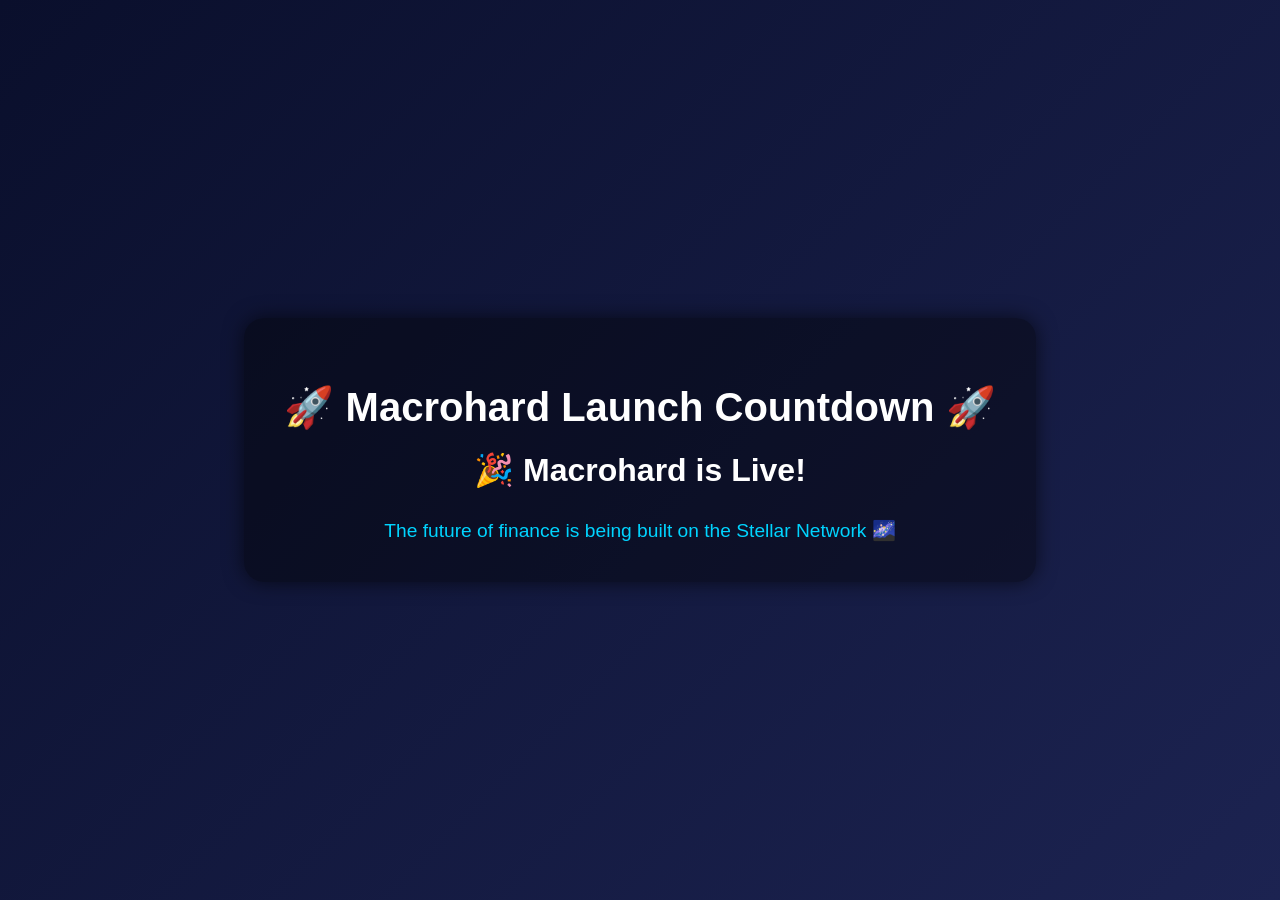
==== index.html @ 14c0f832 "Rename Index.html to index.html" ====
<!DOCTYPE html>
<html lang="en">
<head>
  <meta charset="UTF-8" />
  <meta name="viewport" content="width=device-width, initial-scale=1.0">
  <title>Macrohard Countdown</title>
  <style>
    body {
      font-family: Arial, sans-serif;
      background: linear-gradient(135deg, #0a0f2c, #1c2351);
      color: #fff;
      display: flex;
      justify-content: center;
      align-items: center;
      height: 100vh;
      margin: 0;
      text-align: center;
    }
    .container {
      background: rgba(0,0,0,0.4);
      padding: 40px;
      border-radius: 20px;
      box-shadow: 0 0 20px rgba(0,0,0,0.6);
    }
    h1 {
      font-size: 2.5rem;
      margin-bottom: 20px;
    }
    #countdown {
      font-size: 2rem;
      font-weight: bold;
      margin-top: 20px;
    }
    .promo {
      margin-top: 30px;
      font-size: 1.2rem;
      color: #00d4ff;
    }
  </style>
</head>
<body>
  <div class="container">
    <h1>🚀 Macrohard Launch Countdown 🚀</h1>
    <div id="countdown">Loading...</div>
    <div class="promo">
      The future of finance is being built on the Stellar Network 🌌
    </div>
  </div>

  <script>
    // Set target date
    const targetDate = new Date("2025-09-04T23:59:59").getTime();

    const countdown = document.getElementById("countdown");

    function updateCountdown() {
      const now = new Date().getTime();
      const distance = targetDate - now;

      if (distance < 0) {
        countdown.innerHTML = "🎉 Macrohard is Live!";
        clearInterval(interval);
        return;
      }

      const days = Math.floor(distance / (1000 * 60 * 60 * 24));
      const hours = Math.floor((distance % (1000 * 60 * 60 * 24)) / (1000 * 60 * 60));
      const minutes = Math.floor((distance % (1000 * 60 * 60)) / (1000 * 60));
      const seconds = Math.floor((distance % (1000 * 60)) / 1000);

      countdown.innerHTML = `${days}d ${hours}h ${minutes}m ${seconds}s`;
    }

    const interval = setInterval(updateCountdown, 1000);
  </script>
</body>
</html>
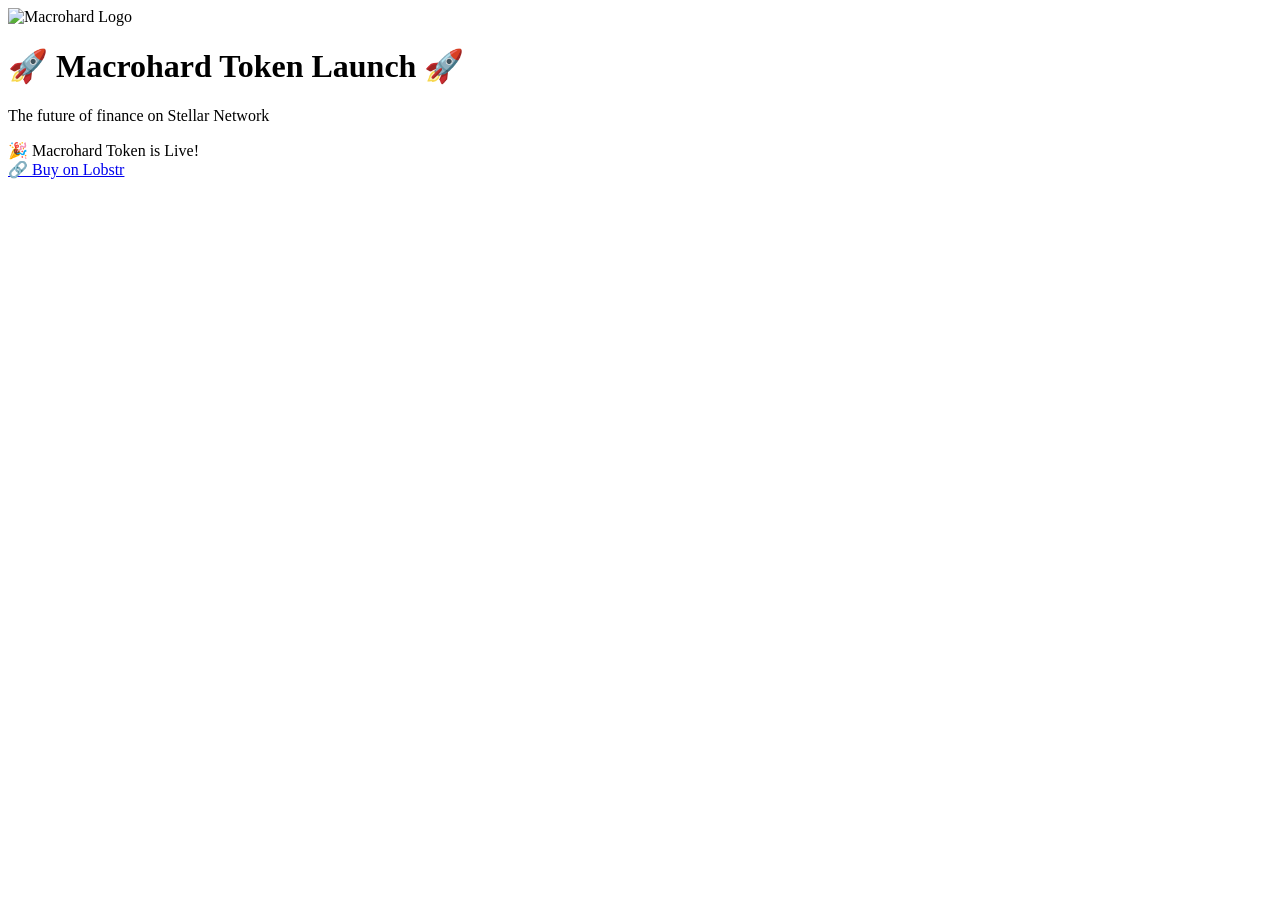
==== commit 080aaa56: "index.html" ====
--- a/index.html
+++ b/index.html
@@ -1,77 +1,27 @@
 <!DOCTYPE html>
 <html lang="en">
 <head>
-  <meta charset="UTF-8" />
+  <meta charset="UTF-8">
   <meta name="viewport" content="width=device-width, initial-scale=1.0">
   <title>Macrohard Countdown</title>
-  <style>
-    body {
-      font-family: Arial, sans-serif;
-      background: linear-gradient(135deg, #0a0f2c, #1c2351);
-      color: #fff;
-      display: flex;
-      justify-content: center;
-      align-items: center;
-      height: 100vh;
-      margin: 0;
-      text-align: center;
-    }
-    .container {
-      background: rgba(0,0,0,0.4);
-      padding: 40px;
-      border-radius: 20px;
-      box-shadow: 0 0 20px rgba(0,0,0,0.6);
-    }
-    h1 {
-      font-size: 2.5rem;
-      margin-bottom: 20px;
-    }
-    #countdown {
-      font-size: 2rem;
-      font-weight: bold;
-      margin-top: 20px;
-    }
-    .promo {
-      margin-top: 30px;
-      font-size: 1.2rem;
-      color: #00d4ff;
-    }
-  </style>
+  <link rel="stylesheet" href="style.css">
 </head>
 <body>
   <div class="container">
-    <h1>🚀 Macrohard Launch Countdown 🚀</h1>
-    <div id="countdown">Loading...</div>
-    <div class="promo">
-      The future of finance is being built on the Stellar Network 🌌
+    <img src="images/logo.png" alt="Macrohard Logo" class="logo">
+    <h1>🚀 Macrohard Token Launch 🚀</h1>
+    <p>The future of finance on Stellar Network</p>
+
+    <div id="countdown">
+      <div><span id="days"></span>Days</div>
+      <div><span id="hours"></span>Hours</div>
+      <div><span id="minutes"></span>Minutes</div>
+      <div><span id="seconds"></span>Seconds</div>
     </div>
+
+    <a href="https://lobstr.co/swap/native/Macrohard:GD73SAHCYBQ3CWD76UMJHDPLUUKIXELXWPLZVNLMW2DQZJQLYOWP45TO" class="btn">🔗 Buy on Lobstr</a>
   </div>
 
-  <script>
-    // Set target date
-    const targetDate = new Date("2025-09-04T23:59:59").getTime();
-
-    const countdown = document.getElementById("countdown");
-
-    function updateCountdown() {
-      const now = new Date().getTime();
-      const distance = targetDate - now;
-
-      if (distance < 0) {
-        countdown.innerHTML = "🎉 Macrohard is Live!";
-        clearInterval(interval);
-        return;
-      }
-
-      const days = Math.floor(distance / (1000 * 60 * 60 * 24));
-      const hours = Math.floor((distance % (1000 * 60 * 60 * 24)) / (1000 * 60 * 60));
-      const minutes = Math.floor((distance % (1000 * 60 * 60)) / (1000 * 60));
-      const seconds = Math.floor((distance % (1000 * 60)) / 1000);
-
-      countdown.innerHTML = `${days}d ${hours}h ${minutes}m ${seconds}s`;
-    }
-
-    const interval = setInterval(updateCountdown, 1000);
-  </script>
+  <script src="script.js"></script>
 </body>
 </html>
--- a/style.css
+++ b/style.css
@@ -0,0 +1,27 @@
+<!DOCTYPE html>
+<html lang="en">
+<head>
+  <meta charset="UTF-8">
+  <meta name="viewport" content="width=device-width, initial-scale=1.0">
+  <title>Macrohard Countdown</title>
+  <link rel="stylesheet" href="style.css">
+</head>
+<body>
+  <div class="container">
+    <img src="images/logo.png" alt="Macrohard Logo" class="logo">
+    <h1>🚀 Macrohard Token Launch 🚀</h1>
+    <p>The future of finance on Stellar Network</p>
+
+    <div id="countdown">
+      <div><span id="days"></span>Days</div>
+      <div><span id="hours"></span>Hours</div>
+      <div><span id="minutes"></span>Minutes</div>
+      <div><span id="seconds"></span>Seconds</div>
+    </div>
+
+    <a href="https://lobstr.co/swap/native/Macrohard:GD73SAHCYBQ3CWD76UMJHDPLUUKIXELXWPLZVNLMW2DQZJQLYOWP45TO" class="btn">🔗 Buy on Lobstr</a>
+  </div>
+
+  <script src="script.js"></script>
+</body>
+</html>
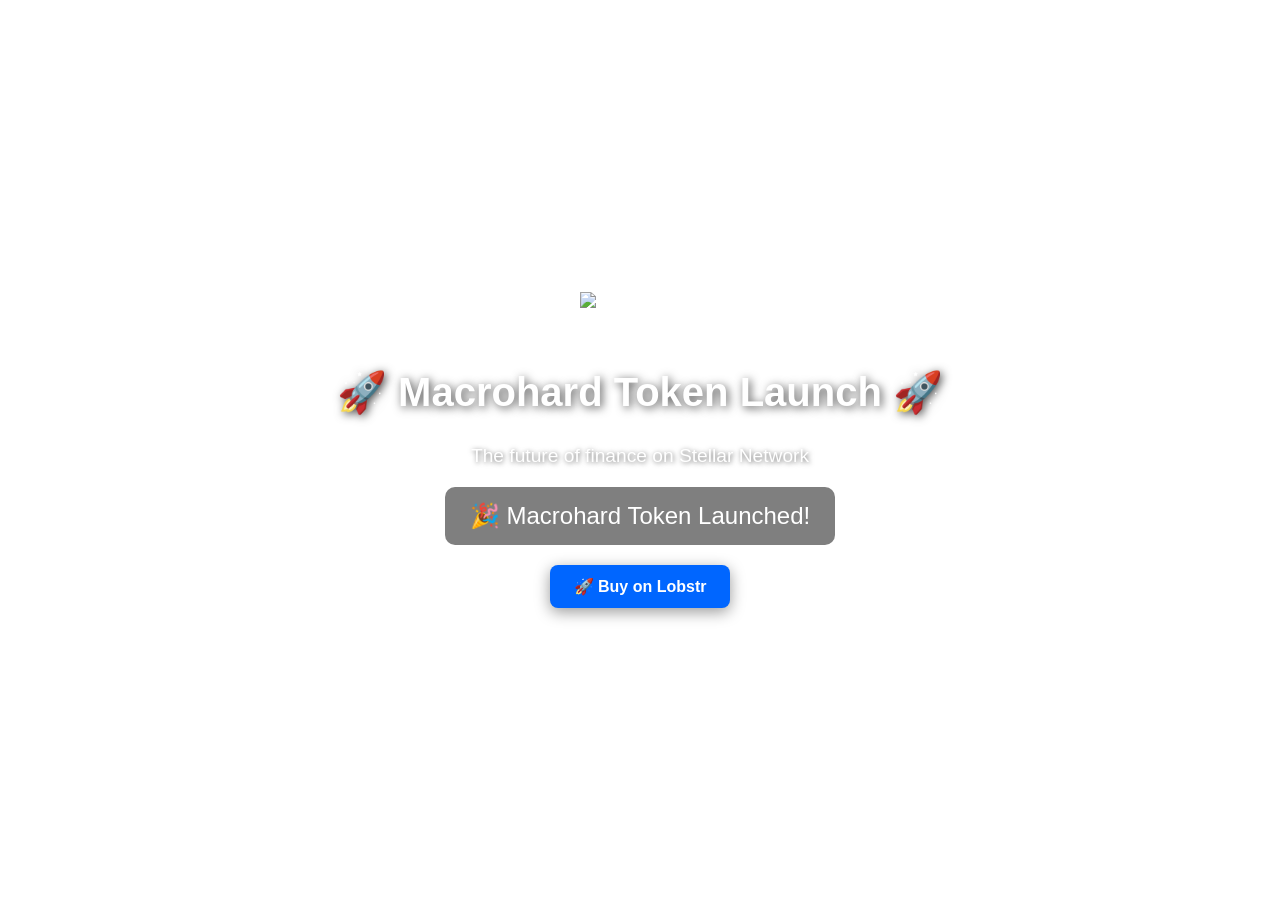
==== commit 3c298d82: "index.html" ====
--- a/index.html
+++ b/index.html
@@ -4,24 +4,92 @@
   <meta charset="UTF-8">
   <meta name="viewport" content="width=device-width, initial-scale=1.0">
   <title>Macrohard Countdown</title>
-  <link rel="stylesheet" href="style.css">
+  <style>
+    body {
+      margin: 0;
+      padding: 0;
+      font-family: 'Poppins', sans-serif;
+      text-align: center;
+      background: url('https://images.unsplash.com/photo-1451187580459-43490279c0fa') no-repeat center center/cover;
+      color: white;
+      height: 100vh;
+      display: flex;
+      flex-direction: column;
+      justify-content: center;
+      align-items: center;
+    }
+
+    h1 {
+      font-size: 2.5rem;
+      margin-bottom: 10px;
+      text-shadow: 2px 2px 10px rgba(0,0,0,0.7);
+    }
+
+    p {
+      font-size: 1.2rem;
+      margin-bottom: 20px;
+      text-shadow: 1px 1px 5px rgba(0,0,0,0.6);
+    }
+
+    #countdown {
+      font-size: 1.5rem;
+      margin-bottom: 20px;
+      background: rgba(0, 0, 0, 0.5);
+      padding: 15px 25px;
+      border-radius: 10px;
+    }
+
+    a {
+      display: inline-block;
+      padding: 12px 24px;
+      background: #06f;
+      color: white;
+      font-weight: bold;
+      text-decoration: none;
+      border-radius: 8px;
+      transition: 0.3s;
+      box-shadow: 0 4px 15px rgba(0,0,0,0.4);
+    }
+
+    a:hover {
+      background: #0051cc;
+    }
+
+    img {
+      margin-bottom: 15px;
+    }
+  </style>
 </head>
 <body>
-  <div class="container">
-    <img src="images/logo.png" alt="Macrohard Logo" class="logo">
-    <h1>🚀 Macrohard Token Launch 🚀</h1>
-    <p>The future of finance on Stellar Network</p>
+  <img src="https://cryptologos.cc/logos/stellar-xlm-logo.png" alt="Macrohard Logo" width="120">
+  <h1>🚀 Macrohard Token Launch 🚀</h1>
+  <p>The future of finance on Stellar Network</p>
+  
+  <div id="countdown"></div>
 
-    <div id="countdown">
-      <div><span id="days"></span>Days</div>
-      <div><span id="hours"></span>Hours</div>
-      <div><span id="minutes"></span>Minutes</div>
-      <div><span id="seconds"></span>Seconds</div>
-    </div>
+  <a href="https://lobstr.co" target="_blank">🚀 Buy on Lobstr</a>
 
-    <a href="https://lobstr.co/swap/native/Macrohard:GD73SAHCYBQ3CWD76UMJHDPLUUKIXELXWPLZVNLMW2DQZJQLYOWP45TO" class="btn">🔗 Buy on Lobstr</a>
-  </div>
+  <script>
+    // Set launch date (contoh: 5 September 2025)
+    var launchDate = new Date("Sep 5, 2025 12:00:00").getTime();
 
-  <script src="script.js"></script>
+    var timer = setInterval(function() {
+      var now = new Date().getTime();
+      var distance = launchDate - now;
+
+      var days = Math.floor(distance / (1000 * 60 * 60 * 24));
+      var hours = Math.floor((distance % (1000 * 60 * 60 * 24)) / (1000 * 60 * 60));
+      var minutes = Math.floor((distance % (1000 * 60 * 60)) / (1000 * 60));
+      var seconds = Math.floor((distance % (1000 * 60)) / 1000);
+
+      document.getElementById("countdown").innerHTML =
+        days + " Days " + hours + " Hours " + minutes + " Minutes " + seconds + " Seconds ";
+
+      if (distance < 0) {
+        clearInterval(timer);
+        document.getElementById("countdown").innerHTML = "🎉 Macrohard Token Launched!";
+      }
+    }, 1000);
+  </script>
 </body>
 </html>
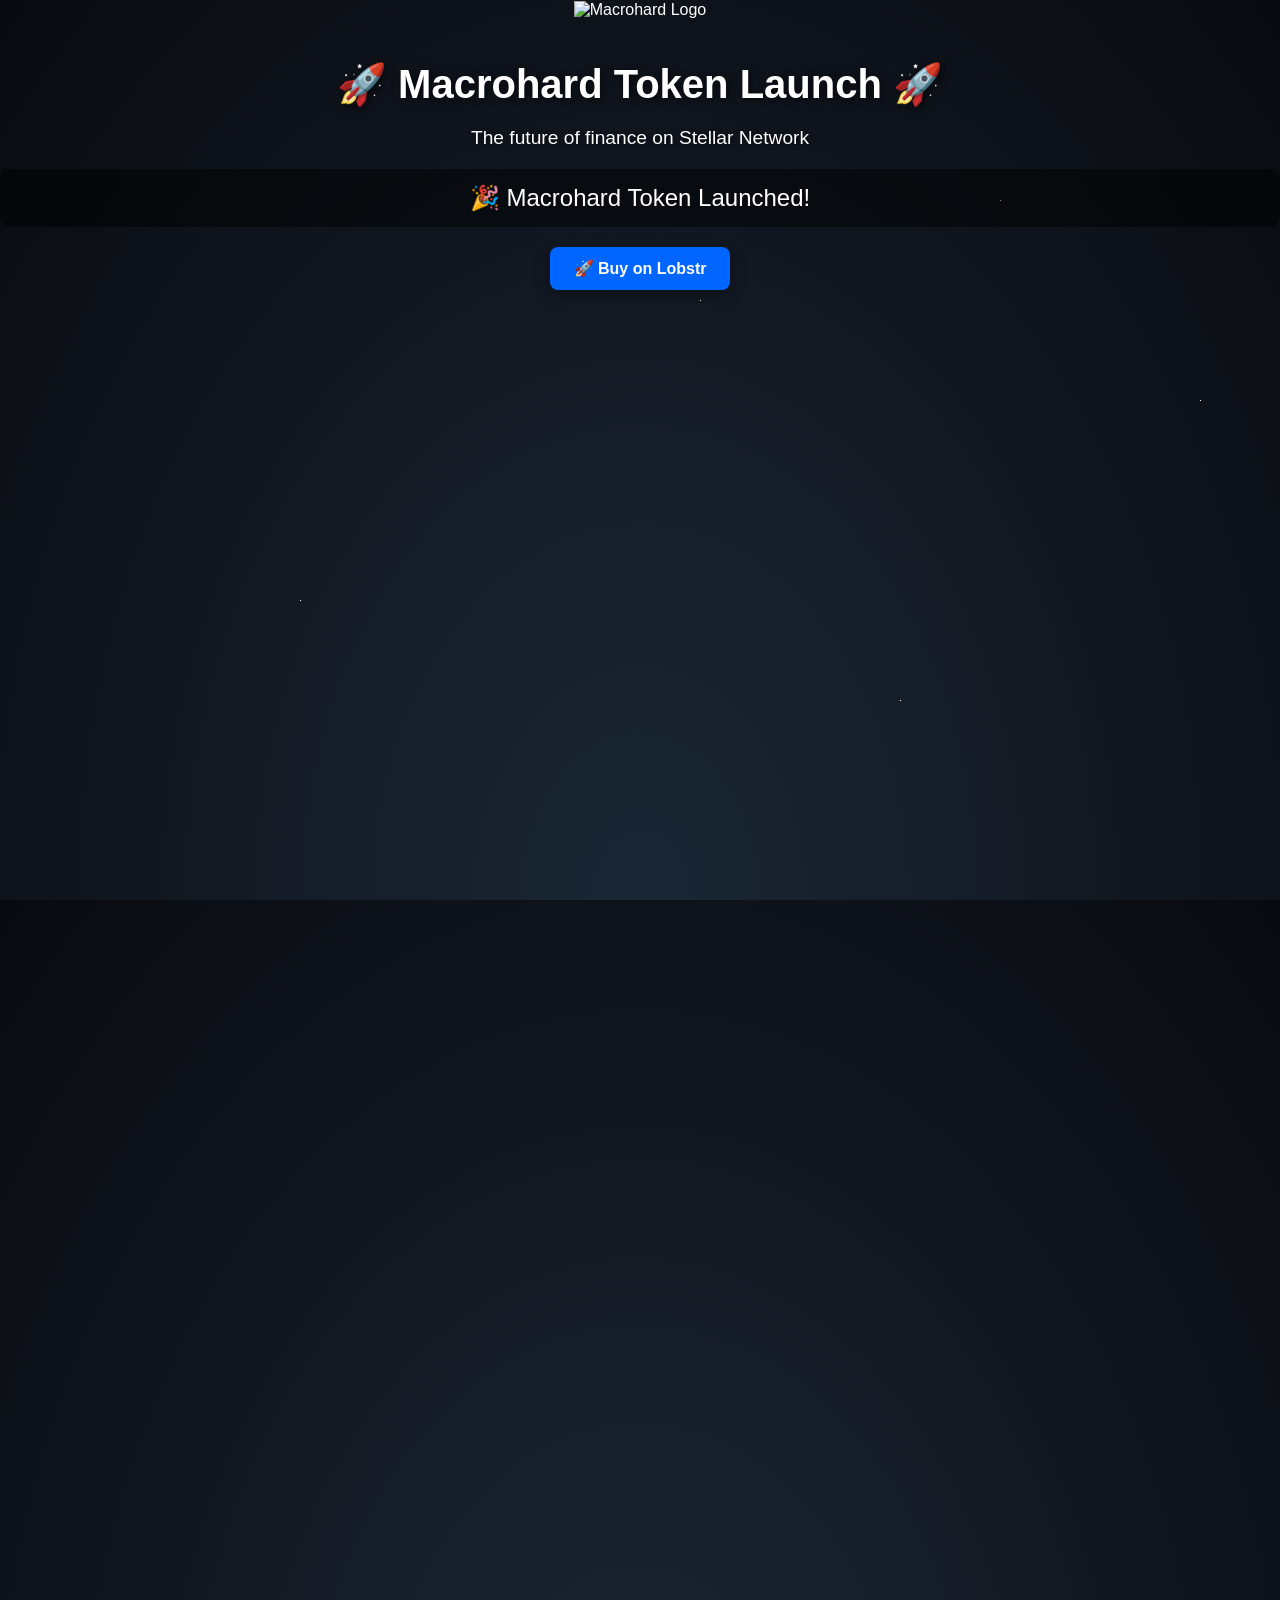
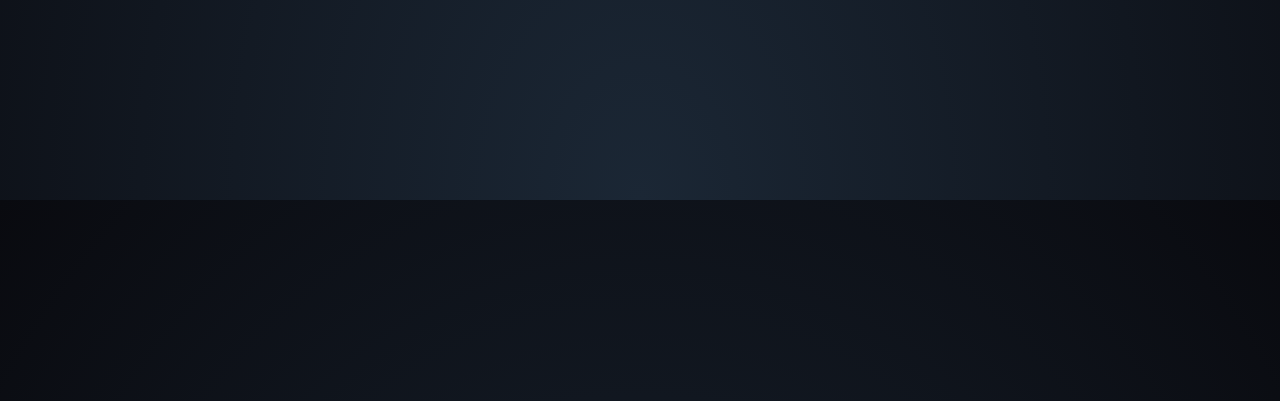
==== commit e92fd896: "index.html" ====
--- a/index.html
+++ b/index.html
@@ -5,30 +5,72 @@
   <meta name="viewport" content="width=device-width, initial-scale=1.0">
   <title>Macrohard Countdown</title>
   <style>
-    body {
+    body, html {
       margin: 0;
       padding: 0;
+      height: 100%;
       font-family: 'Poppins', sans-serif;
       text-align: center;
-      background: url('https://images.unsplash.com/photo-1451187580459-43490279c0fa') no-repeat center center/cover;
       color: white;
-      height: 100vh;
-      display: flex;
-      flex-direction: column;
-      justify-content: center;
-      align-items: center;
+      overflow: hidden;
+    }
+
+    /* Galaxy background with stars */
+    body {
+      background: radial-gradient(ellipse at bottom, #1b2735 0%, #090a0f 100%);
+    }
+
+    .stars {
+      width: 1px;
+      height: 1px;
+      background: transparent;
+      box-shadow: 
+        1000px 200px white,
+        300px 600px white,
+        700px 300px white,
+        1200px 400px white,
+        900px 700px white,
+        500px 900px white;
+      animation: animStars 50s linear infinite;
+    }
+
+    .stars::after {
+      content: " ";
+      position: absolute;
+      top: 2000px;
+      width: 1px;
+      height: 1px;
+      background: transparent;
+      box-shadow: 
+        1000px 200px white,
+        300px 600px white,
+        700px 300px white,
+        1200px 400px white,
+        900px 700px white,
+        500px 900px white;
+    }
+
+    @keyframes animStars {
+      from { transform: translateY(0); }
+      to { transform: translateY(-2000px); }
     }
 
     h1 {
       font-size: 2.5rem;
       margin-bottom: 10px;
       text-shadow: 2px 2px 10px rgba(0,0,0,0.7);
+      animation: fadeInDown 2s ease-in-out;
+      position: relative;
+      z-index: 1;
     }
 
     p {
       font-size: 1.2rem;
       margin-bottom: 20px;
       text-shadow: 1px 1px 5px rgba(0,0,0,0.6);
+      animation: fadeInUp 2s ease-in-out;
+      position: relative;
+      z-index: 1;
     }
 
     #countdown {
@@ -37,6 +79,9 @@
       background: rgba(0, 0, 0, 0.5);
       padding: 15px 25px;
       border-radius: 10px;
+      animation: pulse 2s infinite;
+      position: relative;
+      z-index: 1;
     }
 
     a {
@@ -49,25 +94,55 @@
       border-radius: 8px;
       transition: 0.3s;
       box-shadow: 0 4px 15px rgba(0,0,0,0.4);
+      animation: fadeIn 3s ease-in-out;
+      position: relative;
+      z-index: 1;
     }
 
     a:hover {
       background: #0051cc;
+      transform: scale(1.05);
     }
 
     img {
       margin-bottom: 15px;
+      animation: fadeIn 2s ease-in-out;
+      position: relative;
+      z-index: 1;
+    }
+
+    /* Animations */
+    @keyframes fadeInDown {
+      from { opacity: 0; transform: translateY(-50px); }
+      to { opacity: 1; transform: translateY(0); }
+    }
+    @keyframes fadeInUp {
+      from { opacity: 0; transform: translateY(50px); }
+      to { opacity: 1; transform: translateY(0); }
+    }
+    @keyframes fadeIn {
+      from { opacity: 0; }
+      to { opacity: 1; }
+    }
+    @keyframes pulse {
+      0% { transform: scale(1); }
+      50% { transform: scale(1.05); }
+      100% { transform: scale(1); }
     }
   </style>
 </head>
 <body>
+  <div class="stars"></div>
+
   <img src="https://cryptologos.cc/logos/stellar-xlm-logo.png" alt="Macrohard Logo" width="120">
   <h1>🚀 Macrohard Token Launch 🚀</h1>
   <p>The future of finance on Stellar Network</p>
   
   <div id="countdown"></div>
 
-  <a href="https://lobstr.co" target="_blank">🚀 Buy on Lobstr</a>
+  <a href="https://lobstr.co/swap/native/Macrohard:GD73SAHCYBQ3CWD76UMJHDPLUUKIXELXWPLZVNLMW2DQZJQLYOWP45TO" target="_blank">
+    🚀 Buy on Lobstr
+  </a>
 
   <script>
     // Set launch date (contoh: 5 September 2025)
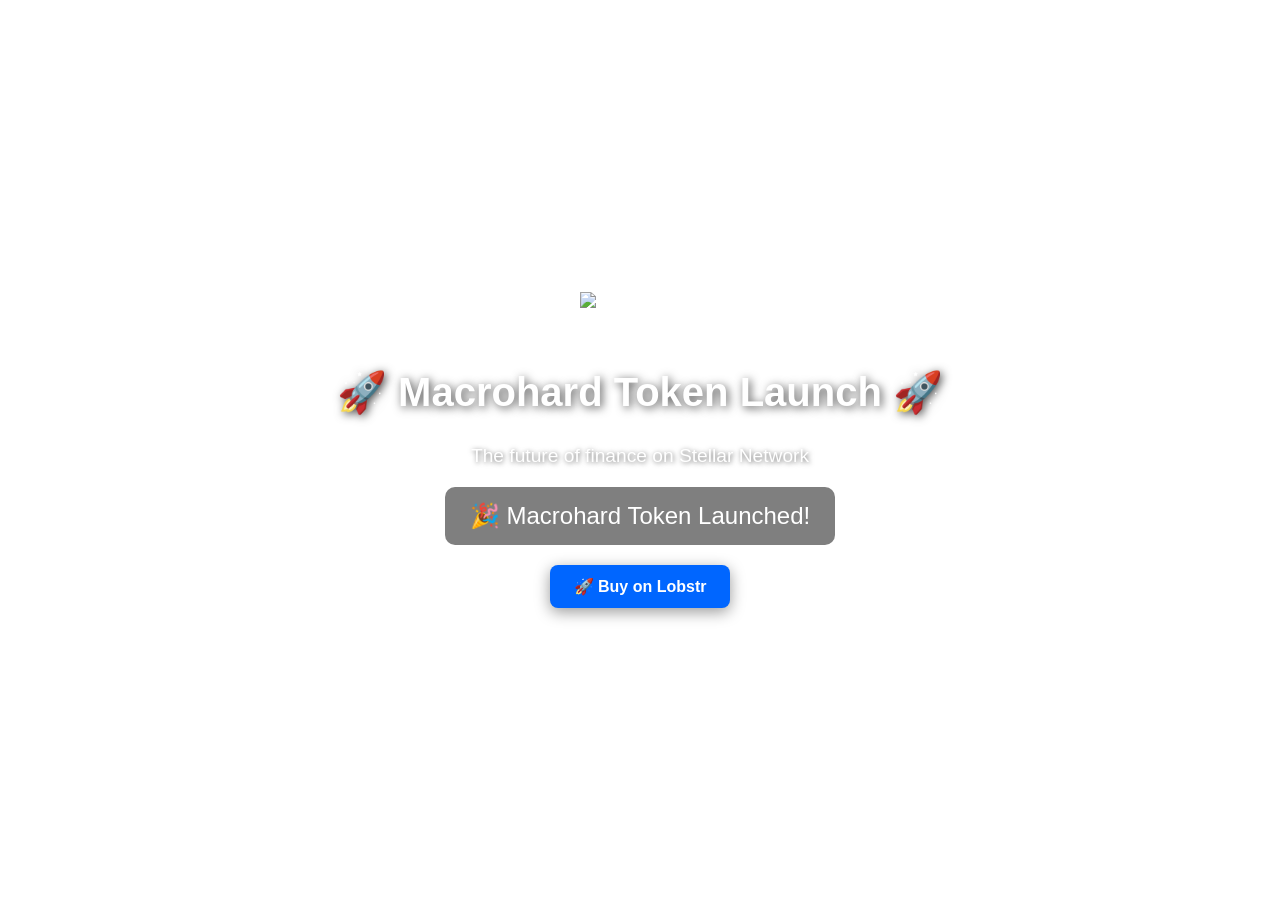
==== commit f91d6760: "index.html" ====
--- a/index.html
+++ b/index.html
@@ -5,54 +5,19 @@
   <meta name="viewport" content="width=device-width, initial-scale=1.0">
   <title>Macrohard Countdown</title>
   <style>
-    body, html {
+    body {
       margin: 0;
       padding: 0;
-      height: 100%;
       font-family: 'Poppins', sans-serif;
       text-align: center;
+      background: url('https://images.unsplash.com/photo-1451187580459-43490279c0fa') no-repeat center center/cover;
       color: white;
+      height: 100vh;
+      display: flex;
+      flex-direction: column;
+      justify-content: center;
+      align-items: center;
       overflow: hidden;
-    }
-
-    /* Galaxy background with stars */
-    body {
-      background: radial-gradient(ellipse at bottom, #1b2735 0%, #090a0f 100%);
-    }
-
-    .stars {
-      width: 1px;
-      height: 1px;
-      background: transparent;
-      box-shadow: 
-        1000px 200px white,
-        300px 600px white,
-        700px 300px white,
-        1200px 400px white,
-        900px 700px white,
-        500px 900px white;
-      animation: animStars 50s linear infinite;
-    }
-
-    .stars::after {
-      content: " ";
-      position: absolute;
-      top: 2000px;
-      width: 1px;
-      height: 1px;
-      background: transparent;
-      box-shadow: 
-        1000px 200px white,
-        300px 600px white,
-        700px 300px white,
-        1200px 400px white,
-        900px 700px white,
-        500px 900px white;
-    }
-
-    @keyframes animStars {
-      from { transform: translateY(0); }
-      to { transform: translateY(-2000px); }
     }
 
     h1 {
@@ -60,8 +25,6 @@
       margin-bottom: 10px;
       text-shadow: 2px 2px 10px rgba(0,0,0,0.7);
       animation: fadeInDown 2s ease-in-out;
-      position: relative;
-      z-index: 1;
     }
 
     p {
@@ -69,8 +32,6 @@
       margin-bottom: 20px;
       text-shadow: 1px 1px 5px rgba(0,0,0,0.6);
       animation: fadeInUp 2s ease-in-out;
-      position: relative;
-      z-index: 1;
     }
 
     #countdown {
@@ -80,8 +41,6 @@
       padding: 15px 25px;
       border-radius: 10px;
       animation: pulse 2s infinite;
-      position: relative;
-      z-index: 1;
     }
 
     a {
@@ -95,8 +54,6 @@
       transition: 0.3s;
       box-shadow: 0 4px 15px rgba(0,0,0,0.4);
       animation: fadeIn 3s ease-in-out;
-      position: relative;
-      z-index: 1;
     }
 
     a:hover {
@@ -107,8 +64,6 @@
     img {
       margin-bottom: 15px;
       animation: fadeIn 2s ease-in-out;
-      position: relative;
-      z-index: 1;
     }
 
     /* Animations */
@@ -132,8 +87,6 @@
   </style>
 </head>
 <body>
-  <div class="stars"></div>
-
   <img src="https://cryptologos.cc/logos/stellar-xlm-logo.png" alt="Macrohard Logo" width="120">
   <h1>🚀 Macrohard Token Launch 🚀</h1>
   <p>The future of finance on Stellar Network</p>
